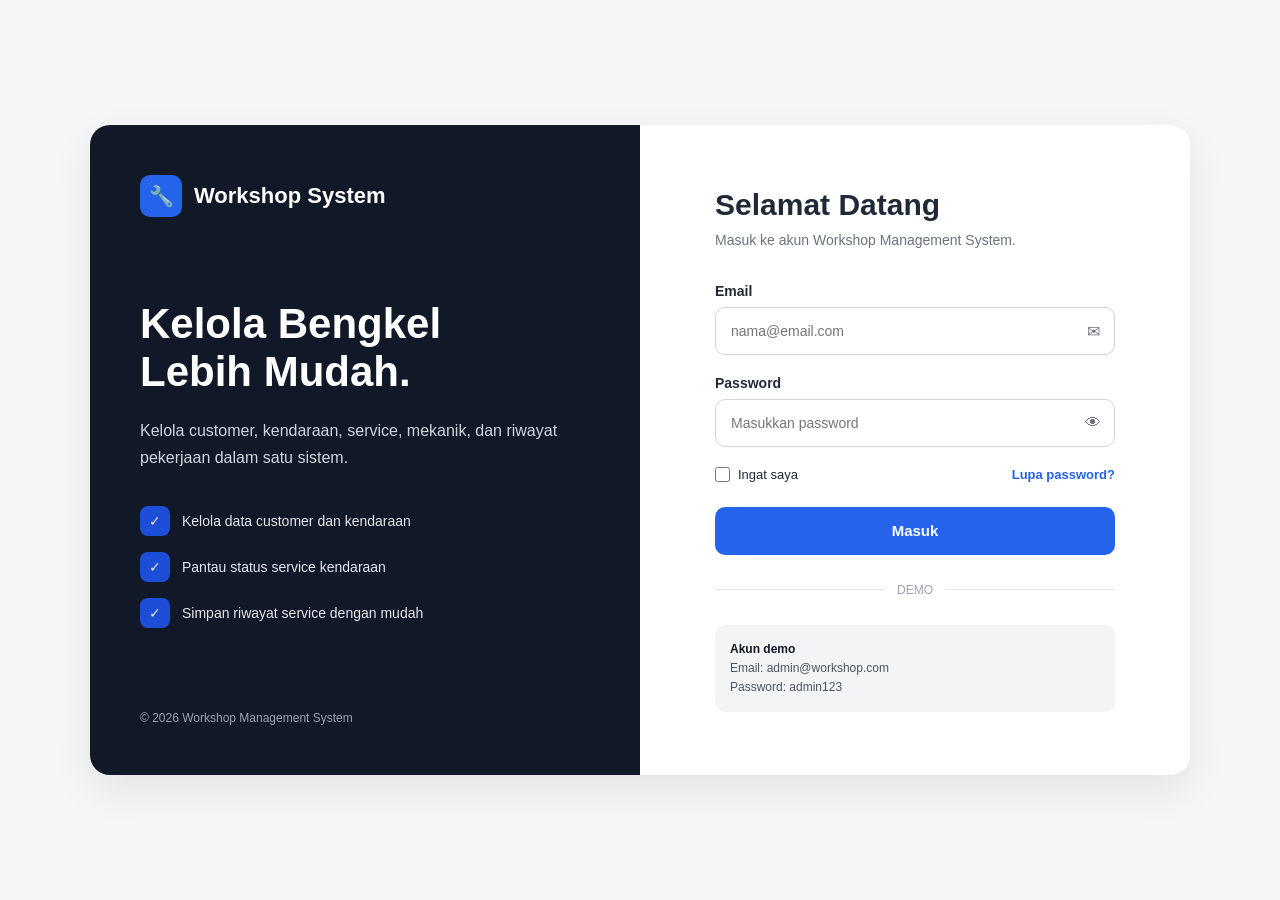
==== index.html @ 6fbb15b3 "Initial commit" ====
<!DOCTYPE html>
<html lang="id">
<head>
    <meta charset="UTF-8">
    <meta name="viewport" content="width=device-width, initial-scale=1.0">
    <title>Login | Workshop Management System</title>
    <style>
        * {
            margin: 0;
            padding: 0;
            box-sizing: border-box;
        }
        body {
            font-family: Arial, Helvetica, sans-serif;
            min-height: 100vh;
            display: flex;
            align-items: center;
            justify-content: center;
            background: #f4f6f8;
            color: #1f2937;
        }
        .login-container {
            width: 100%;
            max-width: 1100px;
            min-height: 650px;
            margin: 20px;
            display: grid;
            grid-template-columns: 1fr 1fr;
            background: #ffffff;
            border-radius: 20px;
            overflow: hidden;
            box-shadow: 0 15px 40px rgba(0, 0, 0, 0.08);
        }
        /* LEFT */
        .login-info {
            position: relative;
            padding: 50px;
            display: flex;
            flex-direction: column;
            justify-content: space-between;
            background: #111827;
            color: white;
        }
        .brand {
            display: flex;
            align-items: center;
            gap: 12px;
            font-size: 22px;
            font-weight: 700;
        }
        .brand-icon {
            width: 42px;
            height: 42px;
            display: flex;
            align-items: center;
            justify-content: center;
            border-radius: 10px;
            background: #2563eb;
            font-size: 20px;
        }
        .info-content {
            max-width: 420px;
        }
        .info-content h1 {
            font-size: 42px;
            line-height: 1.15;
            margin-bottom: 20px;
        }
        .info-content p {
            color: #d1d5db;
            line-height: 1.7;
            font-size: 16px;
        }
        .features {
            display: grid;
            gap: 16px;
            margin-top: 35px;
        }
        .feature {
            display: flex;
            align-items: center;
            gap: 12px;
            color: #e5e7eb;
            font-size: 14px;
        }
        .feature-icon {
            width: 30px;
            height: 30px;
            display: flex;
            align-items: center;
            justify-content: center;
            border-radius: 8px;
            background: #1d4ed8;
        }
        .copyright {
            color: #9ca3af;
            font-size: 12px;
        }
        /* RIGHT */
        .login-form-container {
            padding: 50px;
            display: flex;
            align-items: center;
            justify-content: center;
        }
        .login-form {
            width: 100%;
            max-width: 400px;
        }
        .login-header {
            margin-bottom: 35px;
        }
        .login-header h2 {
            font-size: 30px;
            margin-bottom: 10px;
        }
        .login-header p {
            color: #6b7280;
            font-size: 14px;
        }
        .form-group {
            margin-bottom: 20px;
        }
        .form-group label {
            display: block;
            margin-bottom: 8px;
            font-size: 14px;
            font-weight: 600;
        }
        .input-wrapper {
            position: relative;
        }
        .input-wrapper input {
            width: 100%;
            height: 48px;
            padding: 0 45px 0 15px;
            border: 1px solid #d1d5db;
            border-radius: 10px;
            outline: none;
            font-size: 14px;
            transition: 0.2s;
        }
        .input-wrapper input:focus {
            border-color: #2563eb;
            box-shadow: 0 0 0 3px rgba(37, 99, 235, 0.1);
        }
        .input-icon {
            position: absolute;
            right: 15px;
            top: 50%;
            transform: translateY(-50%);
            color: #6b7280;
        }
        .password-toggle {
            position: absolute;
            right: 14px;
            top: 50%;
            transform: translateY(-50%);
            border: none;
            background: transparent;
            cursor: pointer;
            color: #6b7280;
            font-size: 16px;
        }
        .password-toggle:hover {
            color: #2563eb;
        }
        .form-options {
            display: flex;
            justify-content: space-between;
            align-items: center;
            margin-bottom: 25px;
            font-size: 13px;
        }
        .remember {
            display: flex;
            align-items: center;
            gap: 8px;
            cursor: pointer;
        }
        .remember input {
            width: 15px;
            height: 15px;
            accent-color: #2563eb;
        }
        .forgot-password {
            color: #2563eb;
            text-decoration: none;
            font-weight: 600;
        }
        .forgot-password:hover {
            text-decoration: underline;
        }
        .login-button {
            width: 100%;
            height: 48px;
            border: none;
            border-radius: 10px;
            background: #2563eb;
            color: white;
            font-size: 15px;
            font-weight: 600;
            cursor: pointer;
            transition: 0.2s;
        }
        .login-button:hover {
            background: #1d4ed8;
        }
        .login-button:disabled {
            opacity: 0.7;
            cursor: not-allowed;
        }
        .divider {
            display: flex;
            align-items: center;
            gap: 12px;
            margin: 28px 0;
            color: #9ca3af;
            font-size: 12px;
        }
        .divider::before,
        .divider::after {
            content: "";
            height: 1px;
            flex: 1;
            background: #e5e7eb;
        }
        .demo-login {
            padding: 15px;
            border-radius: 10px;
            background: #f3f4f6;
            color: #4b5563;
            font-size: 12px;
            line-height: 1.6;
        }
        .demo-login strong {
            color: #111827;
        }
        .error-message,
        .success-message {
            display: none;
            padding: 12px 14px;
            margin-bottom: 20px;
            border-radius: 8px;
            font-size: 13px;
        }
        .error-message {
            background: #fee2e2;
            color: #b91c1c;
        }
        .success-message {
            background: #dcfce7;
            color: #15803d;
        }
        .error-message.show,
        .success-message.show {
            display: block;
        }
        @media (max-width: 800px) {
            .login-container {
                grid-template-columns: 1fr;
                max-width: 500px;
            }
            .login-info {
                display: none;
            }
            .login-form-container {
                padding: 40px 30px;
                min-height: 600px;
            }
        }
        @media (max-width: 400px) {
            .login-container {
                margin: 10px;
                border-radius: 15px;
            }
            .login-form-container {
                padding: 30px 20px;
            }
            .login-header h2 {
                font-size: 26px;
            }
            .form-options {
                align-items: flex-start;
                flex-direction: column;
                gap: 12px;
            }
        }
    </style>
</head>
<body>
    <main class="login-container">
        <section class="login-info">
            <div class="brand">
                <div class="brand-icon">🔧</div>
                <span>Workshop System</span>
            </div>
            <div class="info-content">
                <h1>Kelola Bengkel Lebih Mudah.</h1>
                <p>
                    Kelola customer, kendaraan, service,
                    mekanik, dan riwayat pekerjaan dalam
                    satu sistem.
                </p>
                <div class="features">
                    <div class="feature">
                        <span class="feature-icon">✓</span>
                        <span>Kelola data customer dan kendaraan</span>
                    </div>
                    <div class="feature">
                        <span class="feature-icon">✓</span>
                        <span>Pantau status service kendaraan</span>
                    </div>
                    <div class="feature">
                        <span class="feature-icon">✓</span>
                        <span>Simpan riwayat service dengan mudah</span>
                    </div>
                </div>
            </div>
            <div class="copyright">
                © 2026 Workshop Management System
            </div>
        </section>
        <section class="login-form-container">
            <form class="login-form" id="loginForm">
                <div class="login-header">
                    <h2>Selamat Datang</h2>
                    <p>Masuk ke akun Workshop Management System.</p>
                </div>
                <div
                    class="error-message"
                    id="errorMessage">
                </div>
                <div
                    class="success-message"
                    id="successMessage">
                </div>
                <div class="form-group">
                    <label for="email">
                        Email
                    </label>
                    <div class="input-wrapper">
                        <input
                            type="email"
                            id="email"
                            name="email"
                            placeholder="nama@email.com"
                            autocomplete="email"
                            required>
                        <span class="input-icon">✉</span>
                    </div>
                </div>
                <div class="form-group">
                    <label for="password">
                        Password
                    </label>
                    <div class="input-wrapper">
                        <input
                            type="password"
                            id="password"
                            name="password"
                            placeholder="Masukkan password"
                            autocomplete="current-password"
                            required>
                        <button
                            type="button"
                            class="password-toggle"
                            id="passwordToggle"
                            aria-label="Tampilkan password">
                            👁
                        </button>
                    </div>
                </div>
                <div class="form-options">
                    <label class="remember">
                        <input
                            type="checkbox"
                            id="rememberMe">
                        <span>Ingat saya</span>
                    </label>
                    <a
                        href="#"
                        class="forgot-password"
                        id="forgotPassword">
                        Lupa password?
                    </a>
                </div>
                <button
                    type="submit"
                    class="login-button"
                    id="loginButton">
                    Masuk
                </button>
                <div class="divider">
                    <span>DEMO</span>
                </div>
                <div class="demo-login">
                    <strong>Akun demo</strong><br>
                    Email: admin@workshop.com<br>
                    Password: admin123
                </div>
            </form>
        </section>
    </main>
    <script>
        const loginForm = document.getElementById("loginForm");
        const emailInput = document.getElementById("email");
        const passwordInput = document.getElementById("password");
        const rememberMe = document.getElementById("rememberMe");
        const passwordToggle =
            document.getElementById("passwordToggle");
        const loginButton =
            document.getElementById("loginButton");
        const errorMessage =
            document.getElementById("errorMessage");
        const successMessage =
            document.getElementById("successMessage");
        const forgotPassword =
            document.getElementById("forgotPassword");
        // Tampilkan / sembunyikan password
        passwordToggle.addEventListener("click", () => {
            const isPassword =
                passwordInput.type === "password";
            passwordInput.type =
                isPassword ? "text" : "password";
            passwordToggle.textContent =
                isPassword ? "🙈" : "👁";
            passwordToggle.setAttribute(
                "aria-label",
                isPassword
                    ? "Sembunyikan password"
                    : "Tampilkan password"
            );
        });
        // Ambil email yang disimpan
        const savedEmail =
            localStorage.getItem("workshopRememberEmail");
        if (savedEmail) {
            emailInput.value = savedEmail;
            rememberMe.checked = true;
        }
        // Login
        loginForm.addEventListener("submit", (event) => {
            event.preventDefault();
            hideMessages();
            const email =
                emailInput.value.trim();
            const password =
                passwordInput.value;
            if (!email || !password) {
                showError(
                    "Email dan password wajib diisi."
                );
                return;
            }
            if (!isValidEmail(email)) {
                showError(
                    "Masukkan alamat email yang valid."
                );
                return;
            }
            loginButton.disabled = true;
            loginButton.textContent = "Memproses...";
            setTimeout(() => {
                /*
                    LOGIN DEMO
                    Nantinya bagian ini bisa
                    diganti dengan API backend.
                */
                const validEmail =
                    "admin@workshop.com";
                const validPassword =
                    "admin123";
                if (
                    email === validEmail &&
                    password === validPassword
                ) {
                    if (rememberMe.checked) {
                        localStorage.setItem(
                            "workshopRememberEmail",
                            email
                        );
                    } else {
                        localStorage.removeItem(
                            "workshopRememberEmail"
                        );
                    }
                    sessionStorage.setItem(
                        "workshopLoggedIn",
                        "true"
                    );
                    showSuccess(
                        "Login berhasil. Mengarahkan ke dashboard..."
                    );
                    setTimeout(() => {
                        /*
                            Ganti dengan halaman dashboard
                            ketika dashboard sudah dibuat.
                        */
                        window.location.href =
                            "dashboard.html";
                    }, 1000);
                } else {
                    showError(
                        "Email atau password salah."
                    );
                    loginButton.disabled = false;
                    loginButton.textContent = "Masuk";
                }
            }, 700);
        });
        // Lupa password
        forgotPassword.addEventListener(
            "click",
            (event) => {
                event.preventDefault();
                showError(
                    "Fitur reset password belum terhubung ke backend."
                );
            }
        );
        function isValidEmail(email) {
            return /^[^\s@]+@[^\s@]+\.[^\s@]+$/
                .test(email);
        }
        function showError(message) {
            errorMessage.textContent = message;
            errorMessage.classList.add("show");
        }
        function showSuccess(message) {
            successMessage.textContent = message;
            successMessage.classList.add("show");
        }
        function hideMessages() {
            errorMessage.classList.remove("show");
            successMessage.classList.remove("show");
        }
    </script>
</body>
</html>
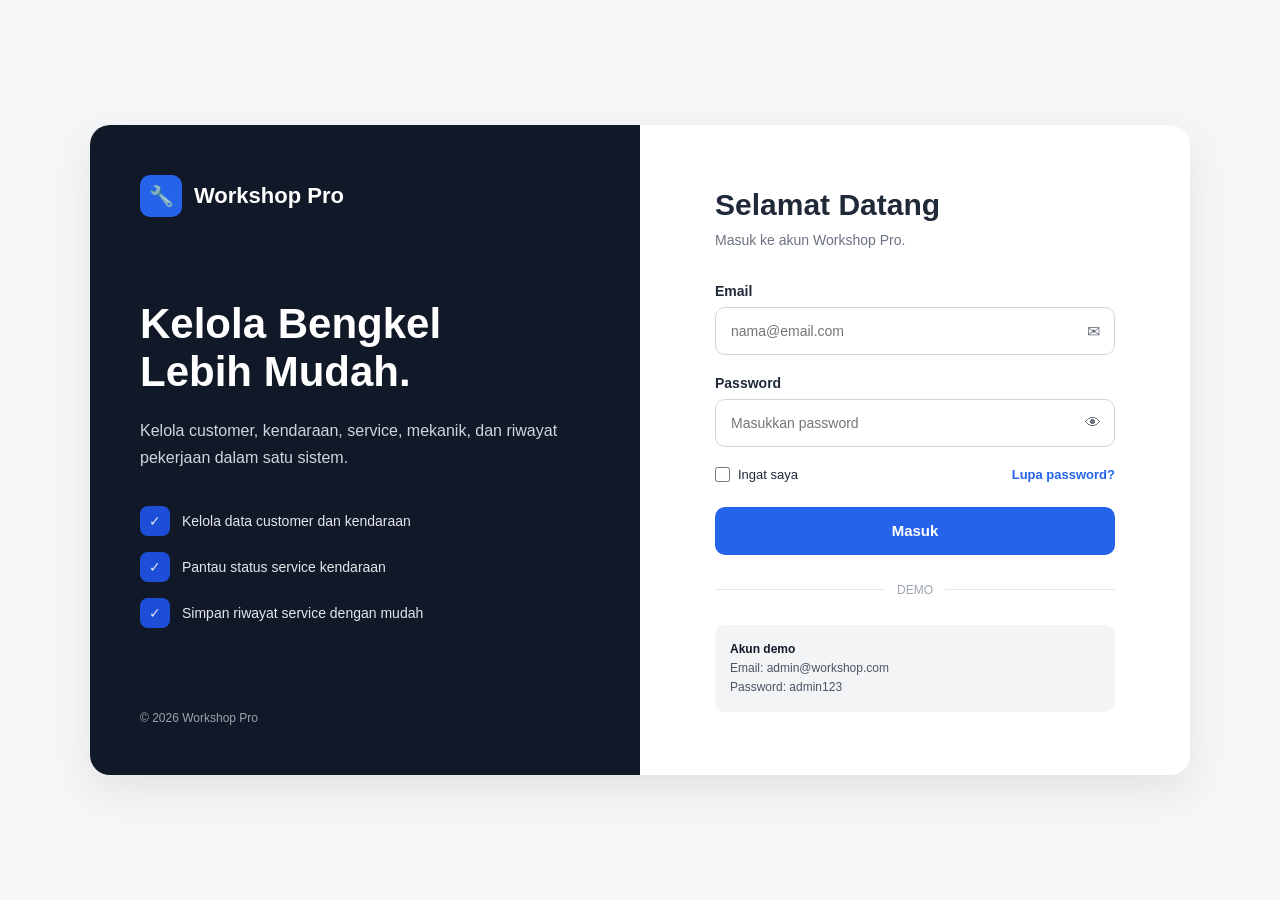
==== commit ed5430c7: "Update Workshop Pro v1.0.1" ====
--- a/index.html
+++ b/index.html
@@ -1,540 +1,481 @@
-<!DOCTYPE html>
+<!doctype html>
 <html lang="id">
-<head>
-    <meta charset="UTF-8">
-    <meta name="viewport" content="width=device-width, initial-scale=1.0">
+  <head>
+    <meta charset="UTF-8" />
+    <meta name="viewport" content="width=device-width, initial-scale=1.0" />
     <title>Login | Workshop Management System</title>
     <style>
-        * {
-            margin: 0;
-            padding: 0;
-            box-sizing: border-box;
-        }
-        body {
-            font-family: Arial, Helvetica, sans-serif;
-            min-height: 100vh;
-            display: flex;
-            align-items: center;
-            justify-content: center;
-            background: #f4f6f8;
-            color: #1f2937;
-        }
+      * {
+        margin: 0;
+        padding: 0;
+        box-sizing: border-box;
+      }
+      body {
+        font-family: Arial, Helvetica, sans-serif;
+        min-height: 100vh;
+        display: flex;
+        align-items: center;
+        justify-content: center;
+        background: #f4f6f8;
+        color: #1f2937;
+      }
+      .login-container {
+        width: 100%;
+        max-width: 1100px;
+        min-height: 650px;
+        margin: 20px;
+        display: grid;
+        grid-template-columns: 1fr 1fr;
+        background: #ffffff;
+        border-radius: 20px;
+        overflow: hidden;
+        box-shadow: 0 15px 40px rgba(0, 0, 0, 0.08);
+      }
+      /* LEFT */
+      .login-info {
+        position: relative;
+        padding: 50px;
+        display: flex;
+        flex-direction: column;
+        justify-content: space-between;
+        background: #111827;
+        color: white;
+      }
+      .brand {
+        display: flex;
+        align-items: center;
+        gap: 12px;
+        font-size: 22px;
+        font-weight: 700;
+      }
+      .brand-icon {
+        width: 42px;
+        height: 42px;
+        display: flex;
+        align-items: center;
+        justify-content: center;
+        border-radius: 10px;
+        background: #2563eb;
+        font-size: 20px;
+      }
+      .info-content {
+        max-width: 420px;
+      }
+      .info-content h1 {
+        font-size: 42px;
+        line-height: 1.15;
+        margin-bottom: 20px;
+      }
+      .info-content p {
+        color: #d1d5db;
+        line-height: 1.7;
+        font-size: 16px;
+      }
+      .features {
+        display: grid;
+        gap: 16px;
+        margin-top: 35px;
+      }
+      .feature {
+        display: flex;
+        align-items: center;
+        gap: 12px;
+        color: #e5e7eb;
+        font-size: 14px;
+      }
+      .feature-icon {
+        width: 30px;
+        height: 30px;
+        display: flex;
+        align-items: center;
+        justify-content: center;
+        border-radius: 8px;
+        background: #1d4ed8;
+      }
+      .copyright {
+        color: #9ca3af;
+        font-size: 12px;
+      }
+      /* RIGHT */
+      .login-form-container {
+        padding: 50px;
+        display: flex;
+        align-items: center;
+        justify-content: center;
+      }
+      .login-form {
+        width: 100%;
+        max-width: 400px;
+      }
+      .login-header {
+        margin-bottom: 35px;
+      }
+      .login-header h2 {
+        font-size: 30px;
+        margin-bottom: 10px;
+      }
+      .login-header p {
+        color: #6b7280;
+        font-size: 14px;
+      }
+      .form-group {
+        margin-bottom: 20px;
+      }
+      .form-group label {
+        display: block;
+        margin-bottom: 8px;
+        font-size: 14px;
+        font-weight: 600;
+      }
+      .input-wrapper {
+        position: relative;
+      }
+      .input-wrapper input {
+        width: 100%;
+        height: 48px;
+        padding: 0 45px 0 15px;
+        border: 1px solid #d1d5db;
+        border-radius: 10px;
+        outline: none;
+        font-size: 14px;
+        transition: 0.2s;
+      }
+      .input-wrapper input:focus {
+        border-color: #2563eb;
+        box-shadow: 0 0 0 3px rgba(37, 99, 235, 0.1);
+      }
+      .input-icon {
+        position: absolute;
+        right: 15px;
+        top: 50%;
+        transform: translateY(-50%);
+        color: #6b7280;
+      }
+      .password-toggle {
+        position: absolute;
+        right: 14px;
+        top: 50%;
+        transform: translateY(-50%);
+        border: none;
+        background: transparent;
+        cursor: pointer;
+        color: #6b7280;
+        font-size: 16px;
+      }
+      .password-toggle:hover {
+        color: #2563eb;
+      }
+      .form-options {
+        display: flex;
+        justify-content: space-between;
+        align-items: center;
+        margin-bottom: 25px;
+        font-size: 13px;
+      }
+      .remember {
+        display: flex;
+        align-items: center;
+        gap: 8px;
+        cursor: pointer;
+      }
+      .remember input {
+        width: 15px;
+        height: 15px;
+        accent-color: #2563eb;
+      }
+      .forgot-password {
+        color: #2563eb;
+        text-decoration: none;
+        font-weight: 600;
+      }
+      .forgot-password:hover {
+        text-decoration: underline;
+      }
+      .login-button {
+        width: 100%;
+        height: 48px;
+        border: none;
+        border-radius: 10px;
+        background: #2563eb;
+        color: white;
+        font-size: 15px;
+        font-weight: 600;
+        cursor: pointer;
+        transition: 0.2s;
+      }
+      .login-button:hover {
+        background: #1d4ed8;
+      }
+      .login-button:disabled {
+        opacity: 0.7;
+        cursor: not-allowed;
+      }
+      .divider {
+        display: flex;
+        align-items: center;
+        gap: 12px;
+        margin: 28px 0;
+        color: #9ca3af;
+        font-size: 12px;
+      }
+      .divider::before,
+      .divider::after {
+        content: "";
+        height: 1px;
+        flex: 1;
+        background: #e5e7eb;
+      }
+      .demo-login {
+        padding: 15px;
+        border-radius: 10px;
+        background: #f3f4f6;
+        color: #4b5563;
+        font-size: 12px;
+        line-height: 1.6;
+      }
+      .demo-login strong {
+        color: #111827;
+      }
+      .error-message,
+      .success-message {
+        display: none;
+        padding: 12px 14px;
+        margin-bottom: 20px;
+        border-radius: 8px;
+        font-size: 13px;
+      }
+      .error-message {
+        background: #fee2e2;
+        color: #b91c1c;
+      }
+      .success-message {
+        background: #dcfce7;
+        color: #15803d;
+      }
+      .error-message.show,
+      .success-message.show {
+        display: block;
+      }
+      @media (max-width: 800px) {
         .login-container {
-            width: 100%;
-            max-width: 1100px;
-            min-height: 650px;
-            margin: 20px;
-            display: grid;
-            grid-template-columns: 1fr 1fr;
-            background: #ffffff;
-            border-radius: 20px;
-            overflow: hidden;
-            box-shadow: 0 15px 40px rgba(0, 0, 0, 0.08);
-        }
-        /* LEFT */
+          grid-template-columns: 1fr;
+          max-width: 500px;
+        }
         .login-info {
-            position: relative;
-            padding: 50px;
-            display: flex;
-            flex-direction: column;
-            justify-content: space-between;
-            background: #111827;
-            color: white;
-        }
-        .brand {
-            display: flex;
-            align-items: center;
-            gap: 12px;
-            font-size: 22px;
-            font-weight: 700;
-        }
-        .brand-icon {
-            width: 42px;
-            height: 42px;
-            display: flex;
-            align-items: center;
-            justify-content: center;
-            border-radius: 10px;
-            background: #2563eb;
-            font-size: 20px;
-        }
-        .info-content {
-            max-width: 420px;
-        }
-        .info-content h1 {
-            font-size: 42px;
-            line-height: 1.15;
-            margin-bottom: 20px;
-        }
-        .info-content p {
-            color: #d1d5db;
-            line-height: 1.7;
-            font-size: 16px;
-        }
-        .features {
-            display: grid;
-            gap: 16px;
-            margin-top: 35px;
-        }
-        .feature {
-            display: flex;
-            align-items: center;
-            gap: 12px;
-            color: #e5e7eb;
-            font-size: 14px;
-        }
-        .feature-icon {
-            width: 30px;
-            height: 30px;
-            display: flex;
-            align-items: center;
-            justify-content: center;
-            border-radius: 8px;
-            background: #1d4ed8;
-        }
-        .copyright {
-            color: #9ca3af;
-            font-size: 12px;
-        }
-        /* RIGHT */
+          display: none;
+        }
         .login-form-container {
-            padding: 50px;
-            display: flex;
-            align-items: center;
-            justify-content: center;
-        }
-        .login-form {
-            width: 100%;
-            max-width: 400px;
-        }
-        .login-header {
-            margin-bottom: 35px;
+          padding: 40px 30px;
+          min-height: 600px;
+        }
+      }
+      @media (max-width: 400px) {
+        .login-container {
+          margin: 10px;
+          border-radius: 15px;
+        }
+        .login-form-container {
+          padding: 30px 20px;
         }
         .login-header h2 {
-            font-size: 30px;
-            margin-bottom: 10px;
-        }
-        .login-header p {
-            color: #6b7280;
-            font-size: 14px;
-        }
-        .form-group {
-            margin-bottom: 20px;
-        }
-        .form-group label {
-            display: block;
-            margin-bottom: 8px;
-            font-size: 14px;
-            font-weight: 600;
-        }
-        .input-wrapper {
-            position: relative;
-        }
-        .input-wrapper input {
-            width: 100%;
-            height: 48px;
-            padding: 0 45px 0 15px;
-            border: 1px solid #d1d5db;
-            border-radius: 10px;
-            outline: none;
-            font-size: 14px;
-            transition: 0.2s;
-        }
-        .input-wrapper input:focus {
-            border-color: #2563eb;
-            box-shadow: 0 0 0 3px rgba(37, 99, 235, 0.1);
-        }
-        .input-icon {
-            position: absolute;
-            right: 15px;
-            top: 50%;
-            transform: translateY(-50%);
-            color: #6b7280;
-        }
-        .password-toggle {
-            position: absolute;
-            right: 14px;
-            top: 50%;
-            transform: translateY(-50%);
-            border: none;
-            background: transparent;
-            cursor: pointer;
-            color: #6b7280;
-            font-size: 16px;
-        }
-        .password-toggle:hover {
-            color: #2563eb;
+          font-size: 26px;
         }
         .form-options {
-            display: flex;
-            justify-content: space-between;
-            align-items: center;
-            margin-bottom: 25px;
-            font-size: 13px;
-        }
-        .remember {
-            display: flex;
-            align-items: center;
-            gap: 8px;
-            cursor: pointer;
-        }
-        .remember input {
-            width: 15px;
-            height: 15px;
-            accent-color: #2563eb;
-        }
-        .forgot-password {
-            color: #2563eb;
-            text-decoration: none;
-            font-weight: 600;
-        }
-        .forgot-password:hover {
-            text-decoration: underline;
-        }
-        .login-button {
-            width: 100%;
-            height: 48px;
-            border: none;
-            border-radius: 10px;
-            background: #2563eb;
-            color: white;
-            font-size: 15px;
-            font-weight: 600;
-            cursor: pointer;
-            transition: 0.2s;
-        }
-        .login-button:hover {
-            background: #1d4ed8;
-        }
-        .login-button:disabled {
-            opacity: 0.7;
-            cursor: not-allowed;
-        }
-        .divider {
-            display: flex;
-            align-items: center;
-            gap: 12px;
-            margin: 28px 0;
-            color: #9ca3af;
-            font-size: 12px;
-        }
-        .divider::before,
-        .divider::after {
-            content: "";
-            height: 1px;
-            flex: 1;
-            background: #e5e7eb;
-        }
-        .demo-login {
-            padding: 15px;
-            border-radius: 10px;
-            background: #f3f4f6;
-            color: #4b5563;
-            font-size: 12px;
-            line-height: 1.6;
-        }
-        .demo-login strong {
-            color: #111827;
-        }
-        .error-message,
-        .success-message {
-            display: none;
-            padding: 12px 14px;
-            margin-bottom: 20px;
-            border-radius: 8px;
-            font-size: 13px;
-        }
-        .error-message {
-            background: #fee2e2;
-            color: #b91c1c;
-        }
-        .success-message {
-            background: #dcfce7;
-            color: #15803d;
-        }
-        .error-message.show,
-        .success-message.show {
-            display: block;
-        }
-        @media (max-width: 800px) {
-            .login-container {
-                grid-template-columns: 1fr;
-                max-width: 500px;
-            }
-            .login-info {
-                display: none;
-            }
-            .login-form-container {
-                padding: 40px 30px;
-                min-height: 600px;
-            }
-        }
-        @media (max-width: 400px) {
-            .login-container {
-                margin: 10px;
-                border-radius: 15px;
-            }
-            .login-form-container {
-                padding: 30px 20px;
-            }
-            .login-header h2 {
-                font-size: 26px;
-            }
-            .form-options {
-                align-items: flex-start;
-                flex-direction: column;
-                gap: 12px;
-            }
-        }
+          align-items: flex-start;
+          flex-direction: column;
+          gap: 12px;
+        }
+      }
     </style>
-</head>
-<body>
+  </head>
+  <body>
     <main class="login-container">
-        <section class="login-info">
-            <div class="brand">
-                <div class="brand-icon">🔧</div>
-                <span>Workshop System</span>
+      <section class="login-info">
+        <div class="brand">
+          <div class="brand-icon">🔧</div>
+          <span>Workshop Pro</span>
+        </div>
+        <div class="info-content">
+          <h1>Kelola Bengkel Lebih Mudah.</h1>
+          <p>
+            Kelola customer, kendaraan, service, mekanik, dan riwayat pekerjaan
+            dalam satu sistem.
+          </p>
+          <div class="features">
+            <div class="feature">
+              <span class="feature-icon">✓</span>
+              <span>Kelola data customer dan kendaraan</span>
             </div>
-            <div class="info-content">
-                <h1>Kelola Bengkel Lebih Mudah.</h1>
-                <p>
-                    Kelola customer, kendaraan, service,
-                    mekanik, dan riwayat pekerjaan dalam
-                    satu sistem.
-                </p>
-                <div class="features">
-                    <div class="feature">
-                        <span class="feature-icon">✓</span>
-                        <span>Kelola data customer dan kendaraan</span>
-                    </div>
-                    <div class="feature">
-                        <span class="feature-icon">✓</span>
-                        <span>Pantau status service kendaraan</span>
-                    </div>
-                    <div class="feature">
-                        <span class="feature-icon">✓</span>
-                        <span>Simpan riwayat service dengan mudah</span>
-                    </div>
-                </div>
+            <div class="feature">
+              <span class="feature-icon">✓</span>
+              <span>Pantau status service kendaraan</span>
             </div>
-            <div class="copyright">
-                © 2026 Workshop Management System
+            <div class="feature">
+              <span class="feature-icon">✓</span>
+              <span>Simpan riwayat service dengan mudah</span>
             </div>
-        </section>
-        <section class="login-form-container">
-            <form class="login-form" id="loginForm">
-                <div class="login-header">
-                    <h2>Selamat Datang</h2>
-                    <p>Masuk ke akun Workshop Management System.</p>
-                </div>
-                <div
-                    class="error-message"
-                    id="errorMessage">
-                </div>
-                <div
-                    class="success-message"
-                    id="successMessage">
-                </div>
-                <div class="form-group">
-                    <label for="email">
-                        Email
-                    </label>
-                    <div class="input-wrapper">
-                        <input
-                            type="email"
-                            id="email"
-                            name="email"
-                            placeholder="nama@email.com"
-                            autocomplete="email"
-                            required>
-                        <span class="input-icon">✉</span>
-                    </div>
-                </div>
-                <div class="form-group">
-                    <label for="password">
-                        Password
-                    </label>
-                    <div class="input-wrapper">
-                        <input
-                            type="password"
-                            id="password"
-                            name="password"
-                            placeholder="Masukkan password"
-                            autocomplete="current-password"
-                            required>
-                        <button
-                            type="button"
-                            class="password-toggle"
-                            id="passwordToggle"
-                            aria-label="Tampilkan password">
-                            👁
-                        </button>
-                    </div>
-                </div>
-                <div class="form-options">
-                    <label class="remember">
-                        <input
-                            type="checkbox"
-                            id="rememberMe">
-                        <span>Ingat saya</span>
-                    </label>
-                    <a
-                        href="#"
-                        class="forgot-password"
-                        id="forgotPassword">
-                        Lupa password?
-                    </a>
-                </div>
-                <button
-                    type="submit"
-                    class="login-button"
-                    id="loginButton">
-                    Masuk
-                </button>
-                <div class="divider">
-                    <span>DEMO</span>
-                </div>
-                <div class="demo-login">
-                    <strong>Akun demo</strong><br>
-                    Email: admin@workshop.com<br>
-                    Password: admin123
-                </div>
-            </form>
-        </section>
+          </div>
+        </div>
+        <div class="copyright">© 2026 Workshop Pro</div>
+      </section>
+      <section class="login-form-container">
+        <form class="login-form" id="loginForm">
+          <div class="login-header">
+            <h2>Selamat Datang</h2>
+            <p>Masuk ke akun Workshop Pro.</p>
+          </div>
+          <div class="error-message" id="errorMessage"></div>
+          <div class="success-message" id="successMessage"></div>
+          <div class="form-group">
+            <label for="email"> Email </label>
+            <div class="input-wrapper">
+              <input
+                type="email"
+                id="email"
+                name="email"
+                placeholder="nama@email.com"
+                autocomplete="email"
+                required
+              />
+              <span class="input-icon">✉</span>
+            </div>
+          </div>
+          <div class="form-group">
+            <label for="password"> Password </label>
+            <div class="input-wrapper">
+              <input
+                type="password"
+                id="password"
+                name="password"
+                placeholder="Masukkan password"
+                autocomplete="current-password"
+                required
+              />
+              <button
+                type="button"
+                class="password-toggle"
+                id="passwordToggle"
+                aria-label="Tampilkan password"
+              >
+                👁
+              </button>
+            </div>
+          </div>
+          <div class="form-options">
+            <label class="remember">
+              <input type="checkbox" id="rememberMe" />
+              <span>Ingat saya</span>
+            </label>
+            <a href="#" class="forgot-password" id="forgotPassword">
+              Lupa password?
+            </a>
+          </div>
+          <button type="submit" class="login-button" id="loginButton">
+            Masuk
+          </button>
+          <div class="divider">
+            <span>DEMO</span>
+          </div>
+          <div class="demo-login">
+            <strong>Akun demo</strong><br />
+            Email: admin@workshop.com<br />
+            Password: admin123
+          </div>
+        </form>
+      </section>
     </main>
     <script>
-        const loginForm = document.getElementById("loginForm");
-        const emailInput = document.getElementById("email");
-        const passwordInput = document.getElementById("password");
-        const rememberMe = document.getElementById("rememberMe");
-        const passwordToggle =
-            document.getElementById("passwordToggle");
-        const loginButton =
-            document.getElementById("loginButton");
-        const errorMessage =
-            document.getElementById("errorMessage");
-        const successMessage =
-            document.getElementById("successMessage");
-        const forgotPassword =
-            document.getElementById("forgotPassword");
-        // Tampilkan / sembunyikan password
-        passwordToggle.addEventListener("click", () => {
-            const isPassword =
-                passwordInput.type === "password";
-            passwordInput.type =
-                isPassword ? "text" : "password";
-            passwordToggle.textContent =
-                isPassword ? "🙈" : "👁";
-            passwordToggle.setAttribute(
-                "aria-label",
-                isPassword
-                    ? "Sembunyikan password"
-                    : "Tampilkan password"
-            );
-        });
-        // Ambil email yang disimpan
-        const savedEmail =
-            localStorage.getItem("workshopRememberEmail");
-        if (savedEmail) {
-            emailInput.value = savedEmail;
-            rememberMe.checked = true;
-        }
-        // Login
-        loginForm.addEventListener("submit", (event) => {
-            event.preventDefault();
-            hideMessages();
-            const email =
-                emailInput.value.trim();
-            const password =
-                passwordInput.value;
-            if (!email || !password) {
-                showError(
-                    "Email dan password wajib diisi."
-                );
-                return;
-            }
-            if (!isValidEmail(email)) {
-                showError(
-                    "Masukkan alamat email yang valid."
-                );
-                return;
-            }
-            loginButton.disabled = true;
-            loginButton.textContent = "Memproses...";
-            setTimeout(() => {
-                /*
+      const loginForm = document.getElementById("loginForm");
+      const emailInput = document.getElementById("email");
+      const passwordInput = document.getElementById("password");
+      const rememberMe = document.getElementById("rememberMe");
+      const passwordToggle = document.getElementById("passwordToggle");
+      const loginButton = document.getElementById("loginButton");
+      const errorMessage = document.getElementById("errorMessage");
+      const successMessage = document.getElementById("successMessage");
+      const forgotPassword = document.getElementById("forgotPassword");
+      // Tampilkan / sembunyikan password
+      passwordToggle.addEventListener("click", () => {
+        const isPassword = passwordInput.type === "password";
+        passwordInput.type = isPassword ? "text" : "password";
+        passwordToggle.textContent = isPassword ? "🙈" : "👁";
+        passwordToggle.setAttribute(
+          "aria-label",
+          isPassword ? "Sembunyikan password" : "Tampilkan password",
+        );
+      });
+      // Ambil email yang disimpan
+      const savedEmail = localStorage.getItem("workshopRememberEmail");
+      if (savedEmail) {
+        emailInput.value = savedEmail;
+        rememberMe.checked = true;
+      }
+      // Login
+      loginForm.addEventListener("submit", (event) => {
+        event.preventDefault();
+        hideMessages();
+        const email = emailInput.value.trim();
+        const password = passwordInput.value;
+        if (!email || !password) {
+          showError("Email dan password wajib diisi.");
+          return;
+        }
+        if (!isValidEmail(email)) {
+          showError("Masukkan alamat email yang valid.");
+          return;
+        }
+        loginButton.disabled = true;
+        loginButton.textContent = "Memproses...";
+        setTimeout(() => {
+          /*
                     LOGIN DEMO
                     Nantinya bagian ini bisa
                     diganti dengan API backend.
                 */
-                const validEmail =
-                    "admin@workshop.com";
-                const validPassword =
-                    "admin123";
-                if (
-                    email === validEmail &&
-                    password === validPassword
-                ) {
-                    if (rememberMe.checked) {
-                        localStorage.setItem(
-                            "workshopRememberEmail",
-                            email
-                        );
-                    } else {
-                        localStorage.removeItem(
-                            "workshopRememberEmail"
-                        );
-                    }
-                    sessionStorage.setItem(
-                        "workshopLoggedIn",
-                        "true"
-                    );
-                    showSuccess(
-                        "Login berhasil. Mengarahkan ke dashboard..."
-                    );
-                    setTimeout(() => {
-                        /*
+          const validEmail = "admin@workshop.com";
+          const validPassword = "admin123";
+          if (email === validEmail && password === validPassword) {
+            if (rememberMe.checked) {
+              localStorage.setItem("workshopRememberEmail", email);
+            } else {
+              localStorage.removeItem("workshopRememberEmail");
+            }
+            sessionStorage.setItem("workshopLoggedIn", "true");
+            showSuccess("Login berhasil. Mengarahkan ke dashboard...");
+            setTimeout(() => {
+              /*
                             Ganti dengan halaman dashboard
                             ketika dashboard sudah dibuat.
                         */
-                        window.location.href =
-                            "dashboard.html";
-                    }, 1000);
-                } else {
-                    showError(
-                        "Email atau password salah."
-                    );
-                    loginButton.disabled = false;
-                    loginButton.textContent = "Masuk";
-                }
-            }, 700);
-        });
-        // Lupa password
-        forgotPassword.addEventListener(
-            "click",
-            (event) => {
-                event.preventDefault();
-                showError(
-                    "Fitur reset password belum terhubung ke backend."
-                );
-            }
-        );
-        function isValidEmail(email) {
-            return /^[^\s@]+@[^\s@]+\.[^\s@]+$/
-                .test(email);
-        }
-        function showError(message) {
-            errorMessage.textContent = message;
-            errorMessage.classList.add("show");
-        }
-        function showSuccess(message) {
-            successMessage.textContent = message;
-            successMessage.classList.add("show");
-        }
-        function hideMessages() {
-            errorMessage.classList.remove("show");
-            successMessage.classList.remove("show");
-        }
+              window.location.href = "dashboard.html";
+            }, 1000);
+          } else {
+            showError("Email atau password salah.");
+            loginButton.disabled = false;
+            loginButton.textContent = "Masuk";
+          }
+        }, 700);
+      });
+      // Lupa password
+      forgotPassword.addEventListener("click", (event) => {
+        event.preventDefault();
+        showError("Fitur reset password belum terhubung ke backend.");
+      });
+      function isValidEmail(email) {
+        return /^[^\s@]+@[^\s@]+\.[^\s@]+$/.test(email);
+      }
+      function showError(message) {
+        errorMessage.textContent = message;
+        errorMessage.classList.add("show");
+      }
+      function showSuccess(message) {
+        successMessage.textContent = message;
+        successMessage.classList.add("show");
+      }
+      function hideMessages() {
+        errorMessage.classList.remove("show");
+        successMessage.classList.remove("show");
+      }
     </script>
-</body>
-</html>+  </body>
+</html>
